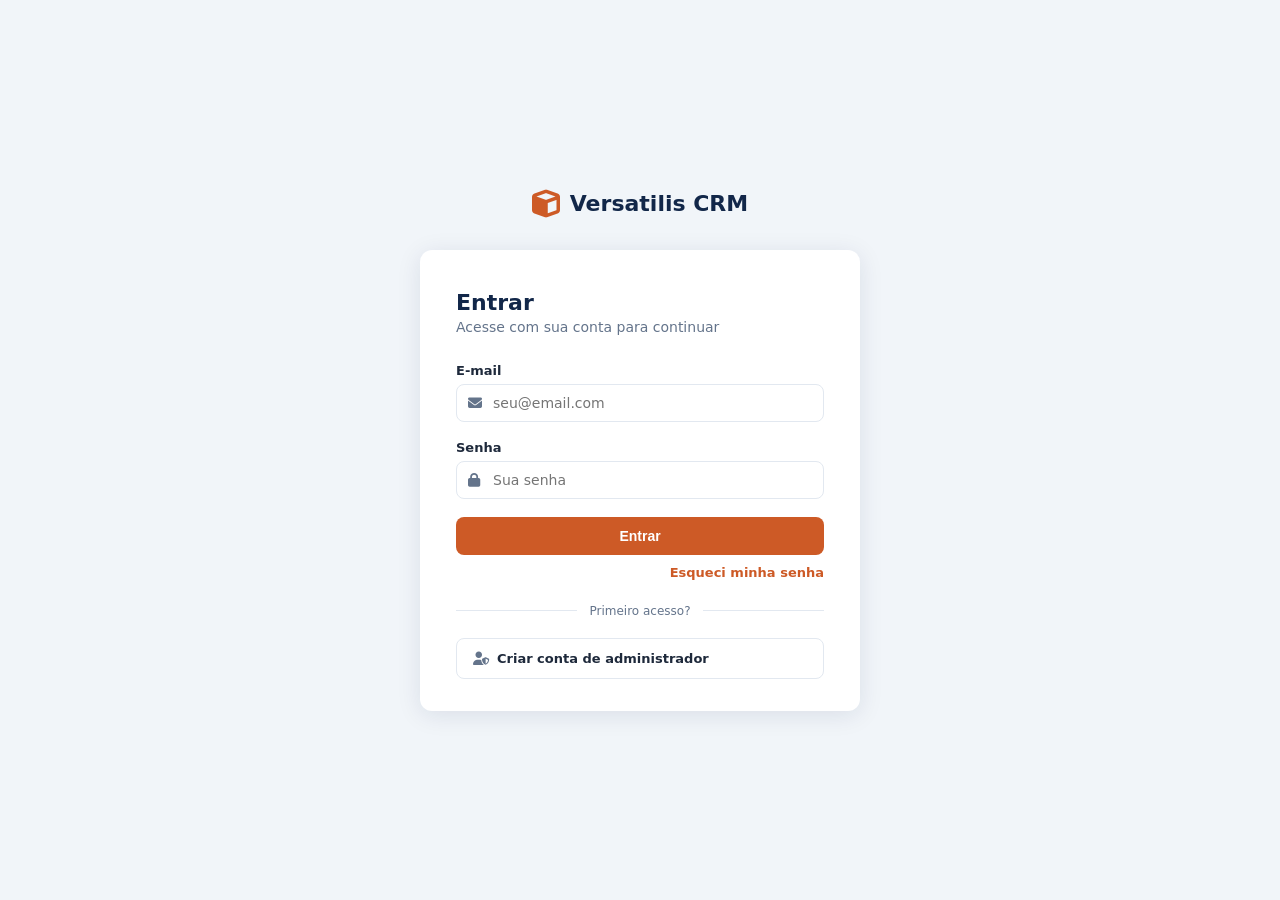
==== Frontend/login.html @ 6cf1d83a "primeiro commit limpo - CRM Versatilis" ====
<!DOCTYPE html>
<html lang="pt-BR">
<head>
    <meta charset="UTF-8">
    <meta name="viewport" content="width=device-width, initial-scale=1.0">
    <title>Login � CRM Versatilis</title>
    <link rel="stylesheet" href="https://cdnjs.cloudflare.com/ajax/libs/font-awesome/6.4.0/css/all.min.css">
    <style>
        *, *::before, *::after { box-sizing: border-box; margin: 0; padding: 0; }

        :root {
            --primary:      #CD5A26;
            --primary-dark: #B84E1F;
            --primary-50:   rgba(205, 90, 38, 0.10);
            --danger:       #ef4444;
            --success:      #10b981;
            --dark:         #122749;
            --sidebar:      #112251;
            --text:         #1e293b;
            --muted:        #64748b;
            --border:       #e2e8f0;
            --bg:           #f1f5f9;
            --white:        #ffffff;
            --radius:       12px;
            --font: 'Segoe UI', system-ui, -apple-system, sans-serif;
        }

        body {
            font-family: var(--font);
            background: var(--bg);
            min-height: 100vh;
            display: flex;
            align-items: center;
            justify-content: center;
            padding: 24px;
        }

        .page {
            width: 100%;
            max-width: 440px;
        }

        /* Logotipo */
        .logo {
            display: flex;
            align-items: center;
            gap: 10px;
            justify-content: center;
            margin-bottom: 32px;
        }
        .logo i { font-size: 28px; color: var(--primary); }
        .logo span { font-size: 22px; font-weight: 700; color: var(--dark); }

        /* Card */
        .card {
            background: var(--white);
            border-radius: var(--radius);
            box-shadow: 0 4px 24px rgba(17,34,81,.10);
            padding: 40px 36px 32px;
        }

        h1 { font-size: 22px; font-weight: 700; color: var(--dark); margin-bottom: 4px; }
        .subtitle { color: var(--muted); font-size: 14px; margin-bottom: 28px; }

        /* Alert */
        .alert {
            display: flex; align-items: flex-start; gap: 10px;
            padding: 12px 14px; border-radius: 8px;
            font-size: 13.5px; line-height: 1.5;
            margin-bottom: 20px;
        }
        .alert.hidden { display: none; }
        .alert-danger  { background: #fef2f2; color: #991b1b; border: 1px solid #fecaca; }
        .alert-success { background: #f0fdf4; color: #166534; border: 1px solid #bbf7d0; }
        .alert i { margin-top: 1px; flex-shrink: 0; }

        /* Form */
        .field { margin-bottom: 18px; }
        label { display: block; font-size: 13px; font-weight: 600; color: var(--text); margin-bottom: 6px; }

        .input-wrap { position: relative; }
        .input-wrap i {
            position: absolute; left: 12px; top: 50%; transform: translateY(-50%);
            color: var(--muted); font-size: 14px; pointer-events: none;
        }
        .input-wrap input {
            width: 100%; padding: 10px 12px 10px 36px;
            border: 1.5px solid var(--border);
            border-radius: 8px; font-size: 14px; color: var(--text);
            outline: none; transition: border-color .2s, box-shadow .2s;
            font-family: var(--font);
        }
        .input-wrap input:focus {
            border-color: var(--primary);
            box-shadow: 0 0 0 3px var(--primary-50);
        }
        .input-wrap input.invalid { border-color: var(--danger); }

        /* Button */
        .btn-primary {
            width: 100%; padding: 11px;
            background: var(--primary); color: #fff;
            border: none; border-radius: 8px;
            font-size: 14px; font-weight: 600; cursor: pointer;
            display: flex; align-items: center; justify-content: center; gap: 8px;
            transition: background .2s; margin-top: 4px;
        }
        .btn-primary:hover  { background: var(--primary-dark); }
        .btn-primary:disabled { opacity: .65; cursor: not-allowed; }

        /* Divider */
        .divider {
            display: flex; align-items: center; gap: 12px;
            color: var(--muted); font-size: 12px;
            margin: 24px 0 20px;
        }
        .divider::before, .divider::after {
            content: ''; flex: 1; height: 1px; background: var(--border);
        }

        /* Setup section */
        details { border: 1.5px solid var(--border); border-radius: 8px; overflow: hidden; }
        summary {
            padding: 12px 16px; font-size: 13px; font-weight: 600; color: var(--text);
            cursor: pointer; list-style: none; display: flex; align-items: center; gap: 8px;
            user-select: none;
        }
        summary::-webkit-details-marker { display: none; }
        summary i { color: var(--muted); font-size: 13px; }
        details[open] summary { border-bottom: 1px solid var(--border); }

        .setup-body { padding: 16px; }
        .setup-body .field { margin-bottom: 14px; }
        .setup-body .field:last-of-type { margin-bottom: 0; }

        .btn-outline {
            width: 100%; padding: 10px;
            background: transparent; color: var(--primary);
            border: 1.5px solid var(--primary); border-radius: 8px;
            font-size: 13px; font-weight: 600; cursor: pointer;
            display: flex; align-items: center; justify-content: center; gap: 8px;
            transition: background .2s, color .2s; margin-top: 14px;
        }
        .btn-outline:hover { background: var(--primary); color: #fff; }
        .btn-outline:disabled { opacity: .65; cursor: not-allowed; }

        .fa-spin { animation: spin 1s linear infinite; }
        @keyframes spin { to { transform: rotate(360deg); } }
        .hidden { display: none !important; }
    </style>
</head>
<body>
    <div class="page">

        <div class="logo">
            <i class="fas fa-cube"></i>
            <span>Versatilis CRM</span>
        </div>

        <div class="card">
            <h1>Entrar</h1>
            <p class="subtitle">Acesse com sua conta para continuar</p>

            <div id="loginAlert" class="alert hidden"></div>

            <form id="loginForm" novalidate>
                <div class="field">
                    <label for="email">E-mail</label>
                    <div class="input-wrap">
                        <i class="fas fa-envelope"></i>
                        <input type="email" id="email" placeholder="seu@email.com" autocomplete="email" required>
                    </div>
                </div>
                <div class="field">
                    <label for="senha">Senha</label>
                    <div class="input-wrap">
                        <i class="fas fa-lock"></i>
                        <input type="password" id="senha" placeholder="Sua senha" autocomplete="current-password" required>
                    </div>
                </div>
                <button type="submit" id="btnLogin" class="btn-primary">
                    <i id="loginSpinner" class="fas fa-spinner fa-spin hidden"></i>
                    <span id="btnLoginText">Entrar</span>
                </button>
                <p style="text-align:right; margin-top:10px; font-size:13px;">
                    <a href="recuperar-senha.html" style="color:var(--primary); font-weight:600; text-decoration:none;">Esqueci minha senha</a>
                </p>
            </form>

            <div class="divider">Primeiro acesso?</div>

            <details>
                <summary><i class="fas fa-user-shield"></i> Criar conta de administrador</summary>
                <div class="setup-body">
                    <p style="font-size:13px;color:#64748b;margin-bottom:14px">
                        Crie o primeiro usu�rio administrador do sistema.<br>
                        <strong>S� funciona enquanto n�o houver nenhum usu�rio cadastrado.</strong>
                    </p>

                    <div id="setupAlert" class="alert hidden"></div>

                    <div class="field">
                        <label for="setupNome">Nome completo</label>
                        <div class="input-wrap">
                            <i class="fas fa-user"></i>
                            <input type="text" id="setupNome" placeholder="Administrador">
                        </div>
                    </div>
                    <div class="field">
                        <label for="setupEmail">E-mail</label>
                        <div class="input-wrap">
                            <i class="fas fa-envelope"></i>
                            <input type="email" id="setupEmail" placeholder="admin@empresa.com">
                        </div>
                    </div>
                    <div class="field">
                        <label for="setupSenha">Senha</label>
                        <div class="input-wrap">
                            <i class="fas fa-lock"></i>
                            <input type="password" id="setupSenha" placeholder="M�nimo 6 caracteres">
                        </div>
                    </div>
                    <button type="button" id="btnSetup" class="btn-outline">
                        <i id="setupSpinner" class="fas fa-spinner fa-spin hidden"></i>
                        <span id="btnSetupText">Criar administrador</span>
                    </button>
                </div>
            </details>
        </div>

    </div>

    <script>
        const API = 'http://localhost:8081/api';

        // Se j� autenticado, redireciona direto
        if (localStorage.getItem('crm_token')) {
            window.location.replace('index.html');
        }

        function showAlert(id, type, msg) {
            const el = document.getElementById(id);
            el.className = `alert alert-${type}`;
            const icon = type === 'danger' ? 'fa-circle-xmark' : 'fa-circle-check';
            el.innerHTML = `<i class="fas ${icon}"></i><span>${msg}</span>`;
            el.classList.remove('hidden');
        }

        function hideAlert(id) {
            document.getElementById(id).classList.add('hidden');
        }

        // -- Login --------------------------------------------------------------
        document.getElementById('loginForm').addEventListener('submit', async (e) => {
            e.preventDefault();
            hideAlert('loginAlert');

            const email = document.getElementById('email').value.trim();
            const senha = document.getElementById('senha').value;

            if (!email || !senha) {
                showAlert('loginAlert', 'danger', 'Preencha e-mail e senha.');
                return;
            }

            const btn     = document.getElementById('btnLogin');
            const spinner = document.getElementById('loginSpinner');
            const text    = document.getElementById('btnLoginText');
            btn.disabled  = true;
            spinner.classList.remove('hidden');
            text.textContent = 'Entrando�';

            try {
                const res = await fetch(`${API}/auth/login`, {
                    method: 'POST',
                    headers: { 'Content-Type': 'application/json' },
                    body: JSON.stringify({ email, senha })
                });

                const json = await res.json().catch(() => ({}));

                if (!res.ok) {
                    const msg = json.mensagem || (res.status === 401 ? 'E-mail ou senha inv�lidos.' : `Erro ${res.status}`);
                    showAlert('loginAlert', 'danger', msg);
                    return;
                }

                const token = json.dados?.token ?? json.token;
                if (!token) { showAlert('loginAlert', 'danger', 'Resposta inesperada do servidor.'); return; }

                localStorage.setItem('crm_token', token);
                window.location.replace('index.html');

            } catch (err) {
                showAlert('loginAlert', 'danger', `N�o foi poss�vel conectar ao backend: ${err.message}`);
            } finally {
                btn.disabled = false;
                spinner.classList.add('hidden');
                text.textContent = 'Entrar';
            }
        });

        // -- Criar primeiro admin -----------------------------------------------
        document.getElementById('btnSetup').addEventListener('click', async () => {
            hideAlert('setupAlert');

            const nome  = document.getElementById('setupNome').value.trim();
            const email = document.getElementById('setupEmail').value.trim();
            const senha = document.getElementById('setupSenha').value;

            if (!nome || !email || !senha) {
                showAlert('setupAlert', 'danger', 'Preencha todos os campos.');
                return;
            }
            if (senha.length < 6) {
                showAlert('setupAlert', 'danger', 'A senha deve ter pelo menos 6 caracteres.');
                return;
            }

            const btn     = document.getElementById('btnSetup');
            const spinner = document.getElementById('setupSpinner');
            const text    = document.getElementById('btnSetupText');
            btn.disabled  = true;
            spinner.classList.remove('hidden');
            text.textContent = 'Criando�';

            try {
                const res = await fetch(`${API}/auth/inicializar`, {
                    method: 'POST',
                    headers: { 'Content-Type': 'application/json' },
                    body: JSON.stringify({ nome, email, senha })
                });

                const json = await res.json().catch(() => ({}));

                if (!res.ok) {
                    showAlert('setupAlert', 'danger', json.mensagem || `Erro ${res.status}`);
                    return;
                }

                showAlert('setupAlert', 'success', 'Administrador criado! Agora fa�a login com as credenciais.');
                document.getElementById('email').value = email;
                document.getElementById('senha').value = '';
                document.getElementById('senha').focus();

            } catch (err) {
                showAlert('setupAlert', 'danger', `Falha na conex�o: ${err.message}`);
            } finally {
                btn.disabled = false;
                spinner.classList.add('hidden');
                text.textContent = 'Criar administrador';
            }
        });
    </script>
</body>
</html>
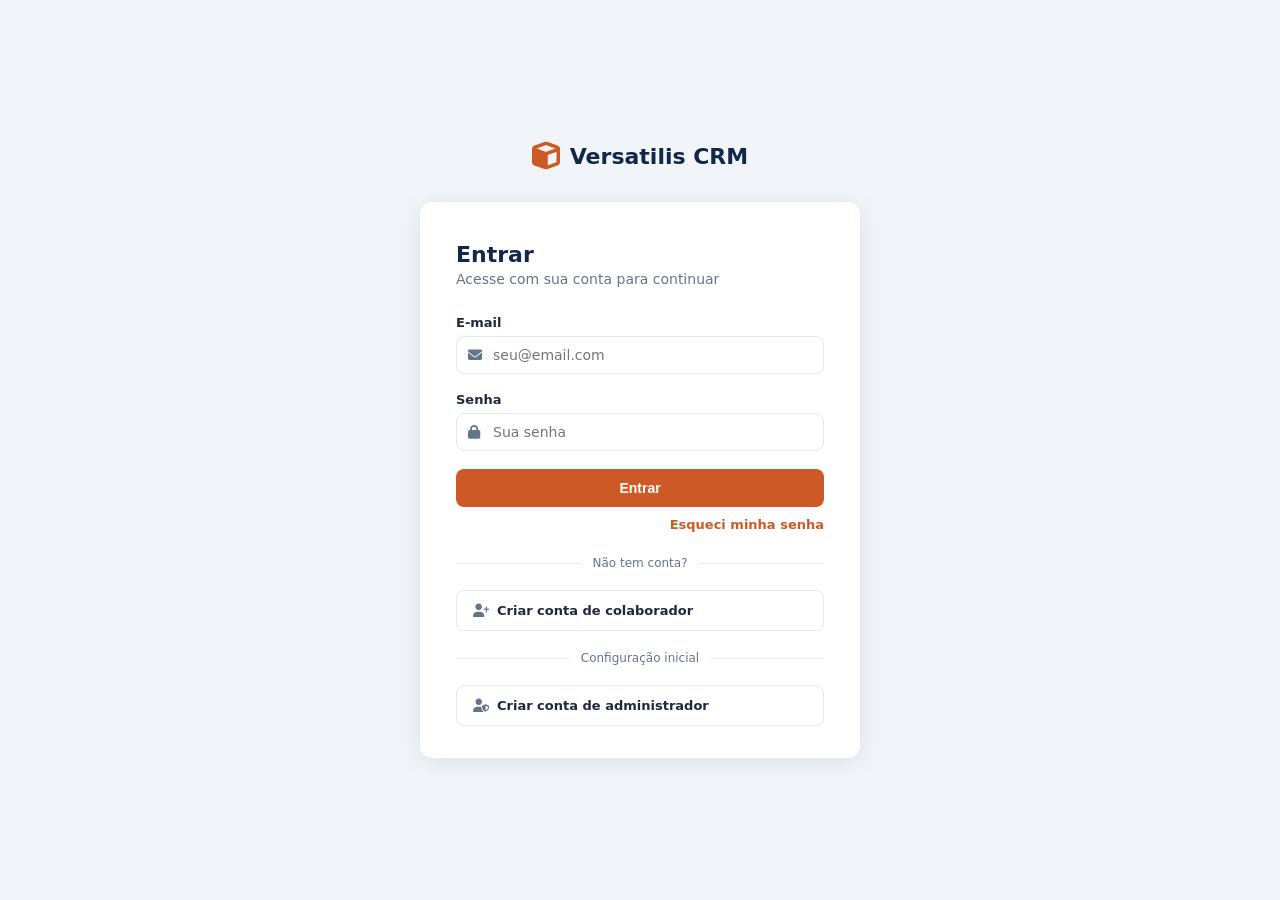
==== commit 8251ae8e: "feat: cadastro de colaboradores na tela de login - Novo endpoint POST /auth/registrar (público, sem " ====
--- a/Frontend/login.html
+++ b/Frontend/login.html
@@ -187,7 +187,60 @@
                 </p>
             </form>
 
-            <div class="divider">Primeiro acesso?</div>
+            <div class="divider">Não tem conta?</div>
+
+            <details id="registerDetails">
+                <summary><i class="fas fa-user-plus"></i> Criar conta de colaborador</summary>
+                <div class="setup-body">
+                    <p style="font-size:13px;color:#64748b;margin-bottom:14px">
+                        Crie sua conta para acessar o sistema CRM.
+                    </p>
+
+                    <div id="registerAlert" class="alert hidden"></div>
+
+                    <div class="field">
+                        <label for="regNome">Nome completo</label>
+                        <div class="input-wrap">
+                            <i class="fas fa-user"></i>
+                            <input type="text" id="regNome" placeholder="Seu nome completo">
+                        </div>
+                    </div>
+                    <div class="field">
+                        <label for="regEmail">E-mail</label>
+                        <div class="input-wrap">
+                            <i class="fas fa-envelope"></i>
+                            <input type="email" id="regEmail" placeholder="seu@email.com">
+                        </div>
+                    </div>
+                    <div class="field">
+                        <label for="regCargo">Cargo</label>
+                        <div class="input-wrap">
+                            <i class="fas fa-briefcase"></i>
+                            <input type="text" id="regCargo" placeholder="Ex: Vendedor, Atendente (opcional)">
+                        </div>
+                    </div>
+                    <div class="field">
+                        <label for="regSenha">Senha</label>
+                        <div class="input-wrap">
+                            <i class="fas fa-lock"></i>
+                            <input type="password" id="regSenha" placeholder="Mínimo 6 caracteres">
+                        </div>
+                    </div>
+                    <div class="field">
+                        <label for="regSenhaConfirm">Confirmar senha</label>
+                        <div class="input-wrap">
+                            <i class="fas fa-lock"></i>
+                            <input type="password" id="regSenhaConfirm" placeholder="Repita a senha">
+                        </div>
+                    </div>
+                    <button type="button" id="btnRegister" class="btn-outline">
+                        <i id="registerSpinner" class="fas fa-spinner fa-spin hidden"></i>
+                        <span id="btnRegisterText">Criar conta</span>
+                    </button>
+                </div>
+            </details>
+
+            <div class="divider" style="margin-top:20px">Configuração inicial</div>
 
             <details>
                 <summary><i class="fas fa-user-shield"></i> Criar conta de administrador</summary>
@@ -231,7 +284,9 @@
     </div>
 
     <script>
-        const API = 'http://localhost:8081/api';
+        const API = window.location.hostname === 'localhost'
+            ? 'http://localhost:8081/api'
+            : 'https://crm-versatilis-production.up.railway.app/api';
 
         // Se j� autenticado, redireciona direto
         if (localStorage.getItem('crm_token')) {
@@ -351,6 +406,65 @@
                 text.textContent = 'Criar administrador';
             }
         });
+
+        // -- Registrar colaborador -----------------------------------------------
+        document.getElementById('btnRegister').addEventListener('click', async () => {
+            hideAlert('registerAlert');
+
+            const nome  = document.getElementById('regNome').value.trim();
+            const email = document.getElementById('regEmail').value.trim();
+            const cargo = document.getElementById('regCargo').value.trim();
+            const senha = document.getElementById('regSenha').value;
+            const senhaConfirm = document.getElementById('regSenhaConfirm').value;
+
+            if (!nome || !email || !senha) {
+                showAlert('registerAlert', 'danger', 'Preencha nome, e-mail e senha.');
+                return;
+            }
+            if (senha.length < 6) {
+                showAlert('registerAlert', 'danger', 'A senha deve ter pelo menos 6 caracteres.');
+                return;
+            }
+            if (senha !== senhaConfirm) {
+                showAlert('registerAlert', 'danger', 'As senhas não coincidem.');
+                return;
+            }
+
+            const btn     = document.getElementById('btnRegister');
+            const spinner = document.getElementById('registerSpinner');
+            const text    = document.getElementById('btnRegisterText');
+            btn.disabled  = true;
+            spinner.classList.remove('hidden');
+            text.textContent = 'Criando...';
+
+            try {
+                const res = await fetch(`${API}/auth/registrar`, {
+                    method: 'POST',
+                    headers: { 'Content-Type': 'application/json' },
+                    body: JSON.stringify({ nome, email, senha, cargo })
+                });
+
+                const json = await res.json().catch(() => ({}));
+
+                if (!res.ok) {
+                    showAlert('registerAlert', 'danger', json.mensagem || `Erro ${res.status}`);
+                    return;
+                }
+
+                showAlert('registerAlert', 'success', 'Conta criada com sucesso! Agora faça login.');
+                document.getElementById('email').value = email;
+                document.getElementById('senha').value = '';
+                document.getElementById('senha').focus();
+                document.getElementById('registerDetails').removeAttribute('open');
+
+            } catch (err) {
+                showAlert('registerAlert', 'danger', `Falha na conexão: ${err.message}`);
+            } finally {
+                btn.disabled = false;
+                spinner.classList.add('hidden');
+                text.textContent = 'Criar conta';
+            }
+        });
     </script>
 </body>
 </html>
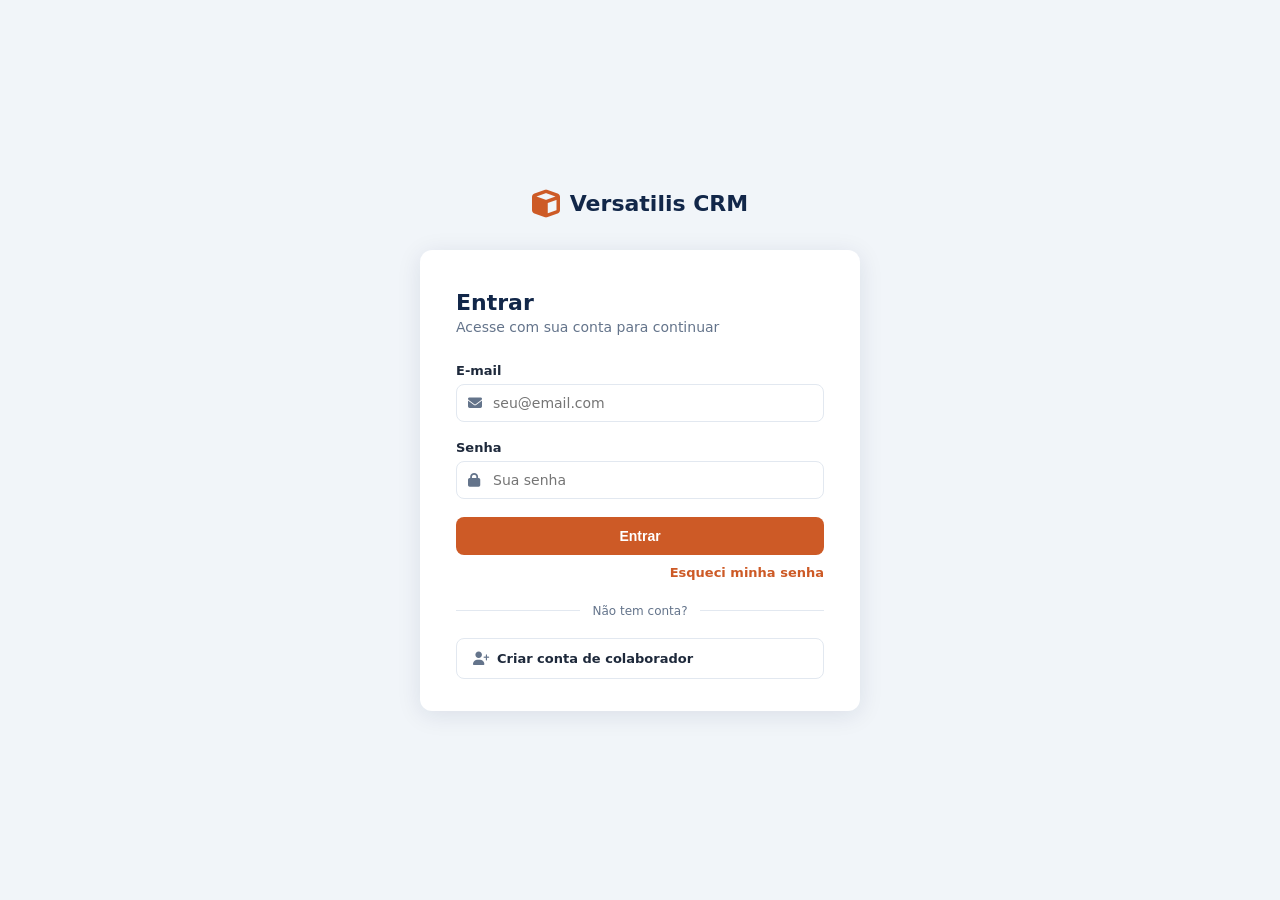
==== commit 0d0fc07a: "remove: seção de criar conta administrador da tela de login - Removido endpoint POST /auth/inicializ" ====
--- a/Frontend/login.html
+++ b/Frontend/login.html
@@ -239,46 +239,6 @@
                     </button>
                 </div>
             </details>
-
-            <div class="divider" style="margin-top:20px">Configuração inicial</div>
-
-            <details>
-                <summary><i class="fas fa-user-shield"></i> Criar conta de administrador</summary>
-                <div class="setup-body">
-                    <p style="font-size:13px;color:#64748b;margin-bottom:14px">
-                        Crie o primeiro usu�rio administrador do sistema.<br>
-                        <strong>S� funciona enquanto n�o houver nenhum usu�rio cadastrado.</strong>
-                    </p>
-
-                    <div id="setupAlert" class="alert hidden"></div>
-
-                    <div class="field">
-                        <label for="setupNome">Nome completo</label>
-                        <div class="input-wrap">
-                            <i class="fas fa-user"></i>
-                            <input type="text" id="setupNome" placeholder="Administrador">
-                        </div>
-                    </div>
-                    <div class="field">
-                        <label for="setupEmail">E-mail</label>
-                        <div class="input-wrap">
-                            <i class="fas fa-envelope"></i>
-                            <input type="email" id="setupEmail" placeholder="admin@empresa.com">
-                        </div>
-                    </div>
-                    <div class="field">
-                        <label for="setupSenha">Senha</label>
-                        <div class="input-wrap">
-                            <i class="fas fa-lock"></i>
-                            <input type="password" id="setupSenha" placeholder="M�nimo 6 caracteres">
-                        </div>
-                    </div>
-                    <button type="button" id="btnSetup" class="btn-outline">
-                        <i id="setupSpinner" class="fas fa-spinner fa-spin hidden"></i>
-                        <span id="btnSetupText">Criar administrador</span>
-                    </button>
-                </div>
-            </details>
         </div>
 
     </div>
@@ -355,58 +315,6 @@
             }
         });
 
-        // -- Criar primeiro admin -----------------------------------------------
-        document.getElementById('btnSetup').addEventListener('click', async () => {
-            hideAlert('setupAlert');
-
-            const nome  = document.getElementById('setupNome').value.trim();
-            const email = document.getElementById('setupEmail').value.trim();
-            const senha = document.getElementById('setupSenha').value;
-
-            if (!nome || !email || !senha) {
-                showAlert('setupAlert', 'danger', 'Preencha todos os campos.');
-                return;
-            }
-            if (senha.length < 6) {
-                showAlert('setupAlert', 'danger', 'A senha deve ter pelo menos 6 caracteres.');
-                return;
-            }
-
-            const btn     = document.getElementById('btnSetup');
-            const spinner = document.getElementById('setupSpinner');
-            const text    = document.getElementById('btnSetupText');
-            btn.disabled  = true;
-            spinner.classList.remove('hidden');
-            text.textContent = 'Criando�';
-
-            try {
-                const res = await fetch(`${API}/auth/inicializar`, {
-                    method: 'POST',
-                    headers: { 'Content-Type': 'application/json' },
-                    body: JSON.stringify({ nome, email, senha })
-                });
-
-                const json = await res.json().catch(() => ({}));
-
-                if (!res.ok) {
-                    showAlert('setupAlert', 'danger', json.mensagem || `Erro ${res.status}`);
-                    return;
-                }
-
-                showAlert('setupAlert', 'success', 'Administrador criado! Agora fa�a login com as credenciais.');
-                document.getElementById('email').value = email;
-                document.getElementById('senha').value = '';
-                document.getElementById('senha').focus();
-
-            } catch (err) {
-                showAlert('setupAlert', 'danger', `Falha na conex�o: ${err.message}`);
-            } finally {
-                btn.disabled = false;
-                spinner.classList.add('hidden');
-                text.textContent = 'Criar administrador';
-            }
-        });
-
         // -- Registrar colaborador -----------------------------------------------
         document.getElementById('btnRegister').addEventListener('click', async () => {
             hideAlert('registerAlert');
